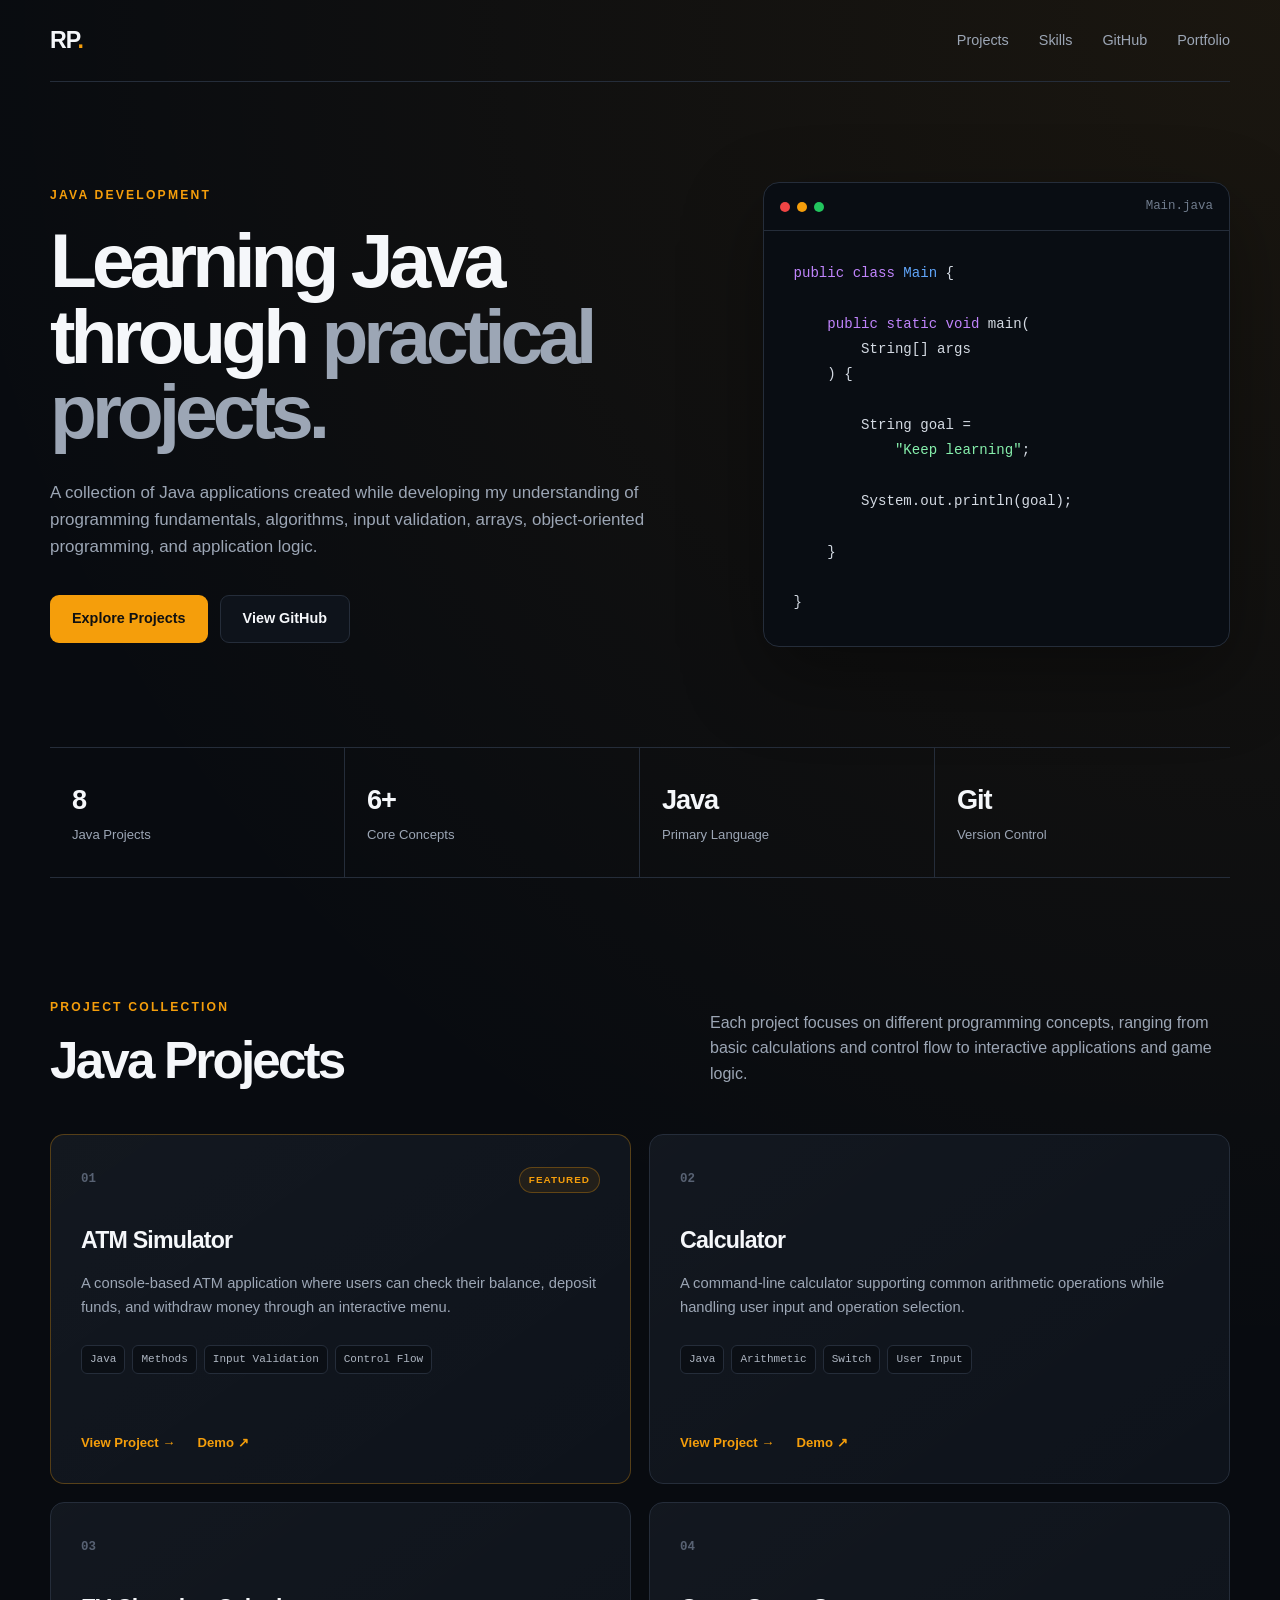
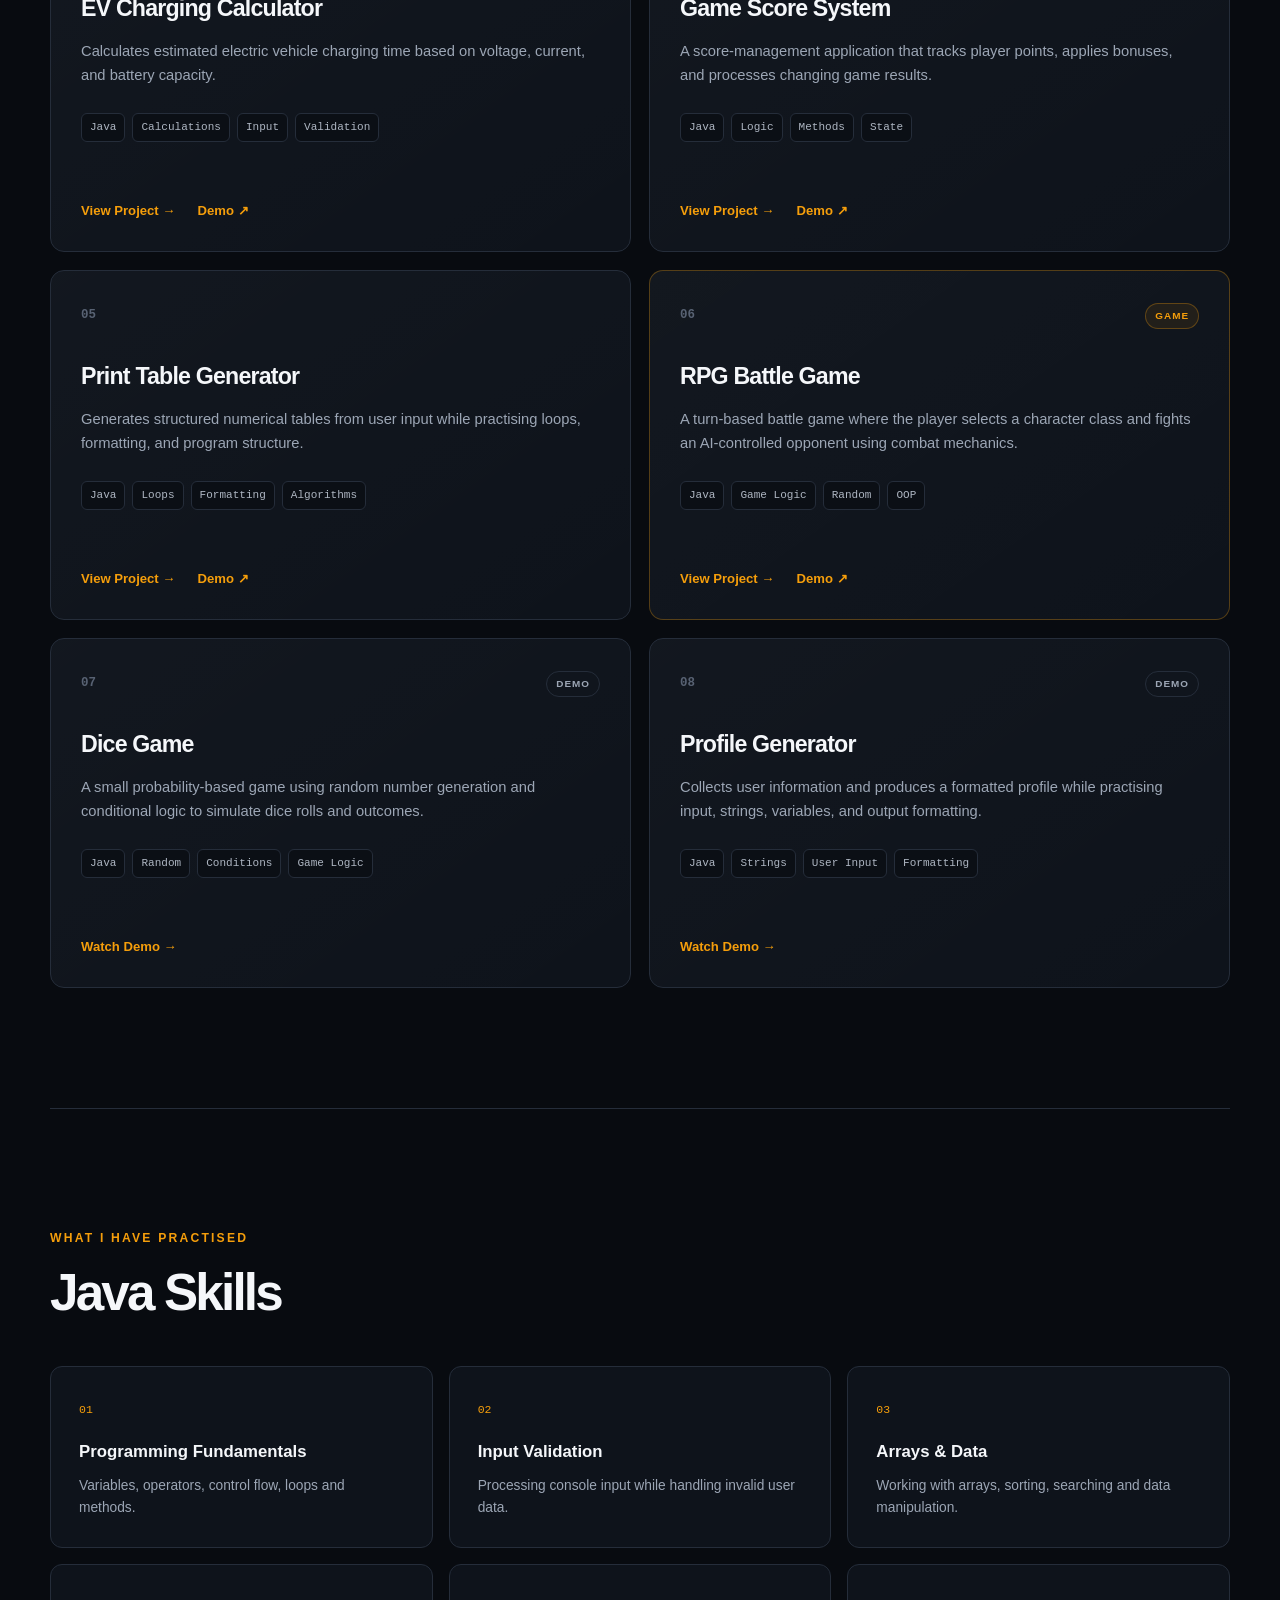
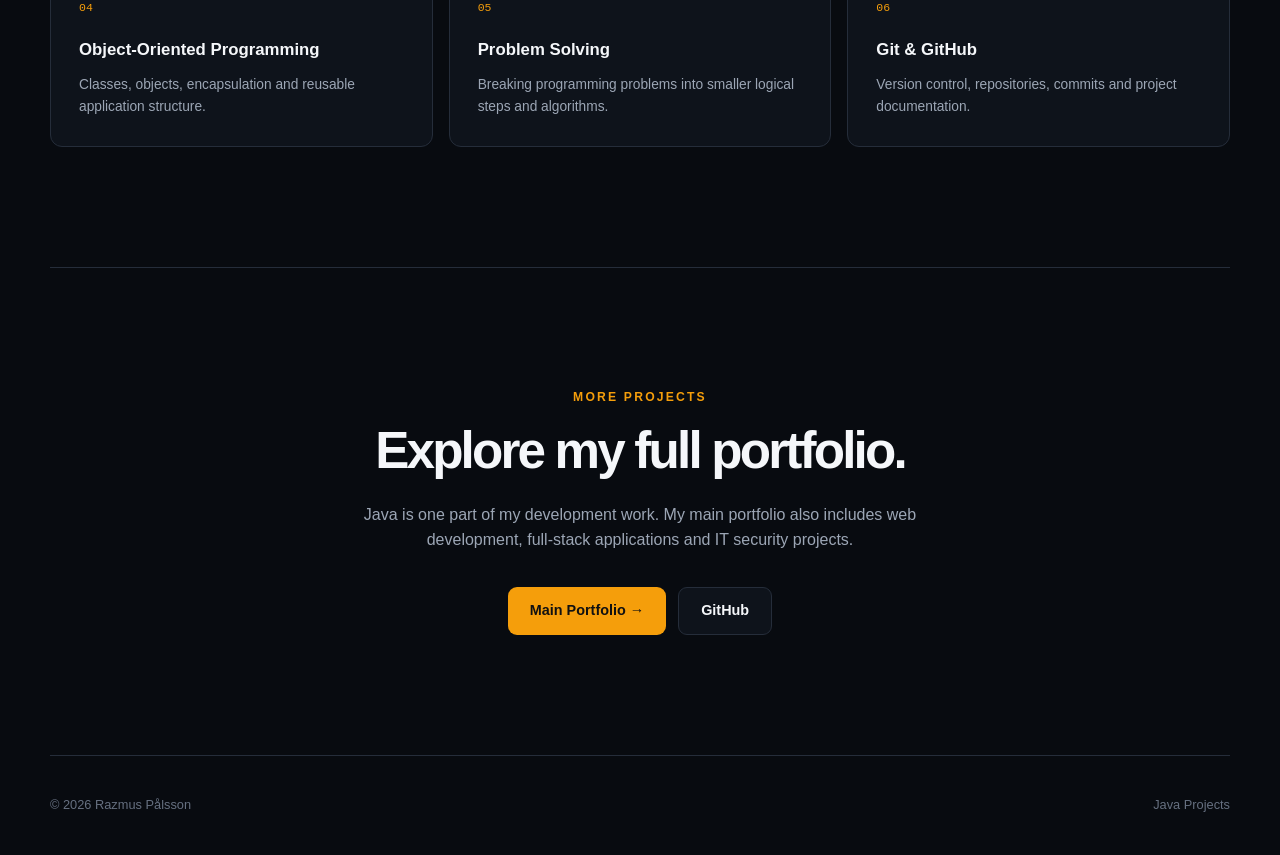
==== index.html @ 232f0360 "redesign JavaProjects with interactive demos" ====
<!DOCTYPE html>
<html lang="en">

<head>
    <meta charset="UTF-8">

    <meta
        name="viewport"
        content="width=device-width, initial-scale=1.0"
    >

    <meta
        name="description"
        content="Java programming projects by Razmus Pålsson."
    >

    <title>Java Projects | Razmus Pålsson</title>

    <link
        rel="stylesheet"
        href="main.css"
    >
</head>

<body>

    <!-- ============================= -->
    <!-- HEADER -->
    <!-- ============================= -->

    <header class="site-header">

        <a
            href="#top"
            class="brand"
        >
            RP<span>.</span>
        </a>

        <nav class="navigation">

            <a href="#projects">
                Projects
            </a>

            <a href="#skills">
                Skills
            </a>

            <a
                href="https://github.com/RazuPa/JavaProjects"
                target="_blank"
                rel="noopener noreferrer"
            >
                GitHub
            </a>

            <a
                href="https://www.razmuspalsson.com"
            >
                Portfolio
            </a>

        </nav>

    </header>


    <main id="top">

        <!-- ============================= -->
        <!-- HERO -->
        <!-- ============================= -->

        <section class="hero">

            <div class="hero-content">

                <p class="eyebrow">
                    JAVA DEVELOPMENT
                </p>

                <h1>
                    Learning Java through
                    <span>practical projects.</span>
                </h1>

                <p class="hero-description">
                    A collection of Java applications created while developing
                    my understanding of programming fundamentals, algorithms,
                    input validation, arrays, object-oriented programming,
                    and application logic.
                </p>

                <div class="hero-actions">

                    <a
                        href="#projects"
                        class="button primary"
                    >
                        Explore Projects
                    </a>

                    <a
                        href="https://github.com/RazuPa/JavaProjects"
                        target="_blank"
                        rel="noopener noreferrer"
                        class="button secondary"
                    >
                        View GitHub
                    </a>

                </div>

            </div>


            <div class="hero-code">

                <div class="code-header">

                    <span></span>
                    <span></span>
                    <span></span>

                    <p>
                        Main.java
                    </p>

                </div>

                <pre><code><span class="code-keyword">public class</span> <span class="code-class">Main</span> {

    <span class="code-keyword">public static void</span> main(
        String[] args
    ) {

        String goal =
            <span class="code-string">"Keep learning"</span>;

        System.out.println(goal);

    }

}</code></pre>

            </div>

        </section>


        <!-- ============================= -->
        <!-- STATS -->
        <!-- ============================= -->

        <section class="stats">

            <div class="stat">
                <strong>8</strong>
                <span>Java Projects</span>
            </div>

            <div class="stat">
                <strong>6+</strong>
                <span>Core Concepts</span>
            </div>

            <div class="stat">
                <strong>Java</strong>
                <span>Primary Language</span>
            </div>

            <div class="stat">
                <strong>Git</strong>
                <span>Version Control</span>
            </div>

        </section>


        <!-- ============================= -->
        <!-- PROJECTS -->
        <!-- ============================= -->

        <section
            class="projects-section"
            id="projects"
        >

            <div class="section-heading">

                <div>

                    <p class="eyebrow">
                        PROJECT COLLECTION
                    </p>

                    <h2>
                        Java Projects
                    </h2>

                </div>

                <p>
                    Each project focuses on different programming concepts,
                    ranging from basic calculations and control flow to
                    interactive applications and game logic.
                </p>

            </div>


            <div class="project-grid">


                <!-- 01 ATM -->

                <article class="project-card featured">

                    <div class="project-top">

                        <span class="project-number">
                            01
                        </span>

                        <span class="project-status">
                            FEATURED
                        </span>

                    </div>

                    <h3>
                        ATM Simulator
                    </h3>

                    <p>
                        A console-based ATM application where users can
                        check their balance, deposit funds, and withdraw
                        money through an interactive menu.
                    </p>

                    <div class="tags">
                        <span>Java</span>
                        <span>Methods</span>
                        <span>Input Validation</span>
                        <span>Control Flow</span>
                    </div>

                    <div class="project-links">

                        <a href="projects/atm-simulator.html">
                            View Project →
                        </a>

                        <a
                            href="Movies/ATM.mp4"
                            target="_blank"
                        >
                            Demo ↗
                        </a>

                    </div>

                </article>


                <!-- 02 CALCULATOR -->

                <article class="project-card">

                    <div class="project-top">

                        <span class="project-number">
                            02
                        </span>

                    </div>

                    <h3>
                        Calculator
                    </h3>

                    <p>
                        A command-line calculator supporting common
                        arithmetic operations while handling user input
                        and operation selection.
                    </p>

                    <div class="tags">
                        <span>Java</span>
                        <span>Arithmetic</span>
                        <span>Switch</span>
                        <span>User Input</span>
                    </div>

                    <div class="project-links">

                        <a href="projects/calculator.html">
                            View Project →
                        </a>

                        <a
                            href="Movies/Calculator.mp4"
                            target="_blank"
                        >
                            Demo ↗
                        </a>

                    </div>

                </article>


                <!-- 03 EV -->

                <article class="project-card">

                    <div class="project-top">

                        <span class="project-number">
                            03
                        </span>

                    </div>

                    <h3>
                        EV Charging Calculator
                    </h3>

                    <p>
                        Calculates estimated electric vehicle charging
                        time based on voltage, current, and battery
                        capacity.
                    </p>

                    <div class="tags">
                        <span>Java</span>
                        <span>Calculations</span>
                        <span>Input</span>
                        <span>Validation</span>
                    </div>

                    <div class="project-links">

                        <a href="projects/electric-car-charging-time-calculator.html">
                            View Project →
                        </a>

                        <a
                            href="Movies/CalcCharge.mp4"
                            target="_blank"
                        >
                            Demo ↗
                        </a>

                    </div>

                </article>


                <!-- 04 SCORE -->

                <article class="project-card">

                    <div class="project-top">

                        <span class="project-number">
                            04
                        </span>

                    </div>

                    <h3>
                        Game Score System
                    </h3>

                    <p>
                        A score-management application that tracks player
                        points, applies bonuses, and processes changing
                        game results.
                    </p>

                    <div class="tags">
                        <span>Java</span>
                        <span>Logic</span>
                        <span>Methods</span>
                        <span>State</span>
                    </div>

                    <div class="project-links">

                        <a href="projects/game-score-system.html">
                            View Project →
                        </a>

                        <a
                            href="Movies/GameScoreSystem.mp4"
                            target="_blank"
                        >
                            Demo ↗
                        </a>

                    </div>

                </article>


                <!-- 05 TABLE -->

                <article class="project-card">

                    <div class="project-top">

                        <span class="project-number">
                            05
                        </span>

                    </div>

                    <h3>
                        Print Table Generator
                    </h3>

                    <p>
                        Generates structured numerical tables from
                        user input while practising loops, formatting,
                        and program structure.
                    </p>

                    <div class="tags">
                        <span>Java</span>
                        <span>Loops</span>
                        <span>Formatting</span>
                        <span>Algorithms</span>
                    </div>

                    <div class="project-links">

                        <a href="projects/print-table-generator.html">
                            View Project →
                        </a>

                        <a
                            href="Movies/PrintTable.mp4"
                            target="_blank"
                        >
                            Demo ↗
                        </a>

                    </div>

                </article>


                <!-- 06 RPG -->

                <article class="project-card featured">

                    <div class="project-top">

                        <span class="project-number">
                            06
                        </span>

                        <span class="project-status">
                            GAME
                        </span>

                    </div>

                    <h3>
                        RPG Battle Game
                    </h3>

                    <p>
                        A turn-based battle game where the player selects
                        a character class and fights an AI-controlled
                        opponent using combat mechanics.
                    </p>

                    <div class="tags">
                        <span>Java</span>
                        <span>Game Logic</span>
                        <span>Random</span>
                        <span>OOP</span>
                    </div>

                    <div class="project-links">

                        <a href="projects/rpg-battle-game.html">
                            View Project →
                        </a>

                        <a
                            href="Movies/RPGgame.mp4"
                            target="_blank"
                        >
                            Demo ↗
                        </a>

                    </div>

                </article>


                <!-- 07 DICE -->

                <article class="project-card">

                    <div class="project-top">

                        <span class="project-number">
                            07
                        </span>

                        <span class="project-status muted">
                            DEMO
                        </span>

                    </div>

                    <h3>
                        Dice Game
                    </h3>

                    <p>
                        A small probability-based game using random
                        number generation and conditional logic to
                        simulate dice rolls and outcomes.
                    </p>

                    <div class="tags">
                        <span>Java</span>
                        <span>Random</span>
                        <span>Conditions</span>
                        <span>Game Logic</span>
                    </div>

                    <div class="project-links">

                        <a
                            href="Movies/DiceGame.mp4"
                            target="_blank"
                        >
                            Watch Demo →
                        </a>

                    </div>

                </article>


                <!-- 08 PROFILE -->

                <article class="project-card">

                    <div class="project-top">

                        <span class="project-number">
                            08
                        </span>

                        <span class="project-status muted">
                            DEMO
                        </span>

                    </div>

                    <h3>
                        Profile Generator
                    </h3>

                    <p>
                        Collects user information and produces a
                        formatted profile while practising input,
                        strings, variables, and output formatting.
                    </p>

                    <div class="tags">
                        <span>Java</span>
                        <span>Strings</span>
                        <span>User Input</span>
                        <span>Formatting</span>
                    </div>

                    <div class="project-links">

                        <a
                            href="Movies/ProfileGenerator.mp4"
                            target="_blank"
                        >
                            Watch Demo →
                        </a>

                    </div>

                </article>


            </div>

        </section>


        <!-- ============================= -->
        <!-- SKILLS -->
        <!-- ============================= -->

        <section
            class="skills-section"
            id="skills"
        >

            <div class="section-heading">

                <div>

                    <p class="eyebrow">
                        WHAT I HAVE PRACTISED
                    </p>

                    <h2>
                        Java Skills
                    </h2>

                </div>

            </div>


            <div class="skills-grid">

                <div class="skill-card">
                    <span>01</span>
                    <h3>Programming Fundamentals</h3>
                    <p>
                        Variables, operators, control flow,
                        loops and methods.
                    </p>
                </div>

                <div class="skill-card">
                    <span>02</span>
                    <h3>Input Validation</h3>
                    <p>
                        Processing console input while
                        handling invalid user data.
                    </p>
                </div>

                <div class="skill-card">
                    <span>03</span>
                    <h3>Arrays & Data</h3>
                    <p>
                        Working with arrays, sorting,
                        searching and data manipulation.
                    </p>
                </div>

                <div class="skill-card">
                    <span>04</span>
                    <h3>Object-Oriented Programming</h3>
                    <p>
                        Classes, objects, encapsulation
                        and reusable application structure.
                    </p>
                </div>

                <div class="skill-card">
                    <span>05</span>
                    <h3>Problem Solving</h3>
                    <p>
                        Breaking programming problems into
                        smaller logical steps and algorithms.
                    </p>
                </div>

                <div class="skill-card">
                    <span>06</span>
                    <h3>Git & GitHub</h3>
                    <p>
                        Version control, repositories,
                        commits and project documentation.
                    </p>
                </div>

            </div>

        </section>


        <!-- ============================= -->
        <!-- CTA -->
        <!-- ============================= -->

        <section class="cta">

            <p class="eyebrow">
                MORE PROJECTS
            </p>

            <h2>
                Explore my full portfolio.
            </h2>

            <p>
                Java is one part of my development work.
                My main portfolio also includes web development,
                full-stack applications and IT security projects.
            </p>

            <div class="hero-actions">

                <a
                    href="https://www.razmuspalsson.com"
                    class="button primary"
                >
                    Main Portfolio →
                </a>

                <a
                    href="https://github.com/RazuPa"
                    target="_blank"
                    rel="noopener noreferrer"
                    class="button secondary"
                >
                    GitHub
                </a>

            </div>

        </section>

    </main>


    <!-- ============================= -->
    <!-- FOOTER -->
    <!-- ============================= -->

    <footer>

        <p>
            © 2026 Razmus Pålsson
        </p>

        <p>
            Java Projects
        </p>

    </footer>

</body>

</html>
---- main.css ----
/* =========================================
   ROOT
========================================= */

:root {
    --background: #080b10;
    --surface: #0e131b;
    --surface-light: #151b25;

    --border: #252d3a;

    --text: #f5f7fa;
    --muted: #9ca6b5;

    --accent: #f59e0b;
    --accent-light: #fbbf24;

    --max-width: 1180px;
}


/* =========================================
   RESET
========================================= */

* {
    box-sizing: border-box;
    margin: 0;
    padding: 0;
}

html {
    scroll-behavior: smooth;
}

body {
    background:
        radial-gradient(
            circle at top right,
            rgba(245, 158, 11, 0.08),
            transparent 32%
        ),
        var(--background);

    color: var(--text);

    font-family:
        Inter,
        -apple-system,
        BlinkMacSystemFont,
        "Segoe UI",
        sans-serif;

    line-height: 1.6;
}

a {
    color: inherit;
    text-decoration: none;
}

button,
input {
    font: inherit;
}


/* =========================================
   HEADER
========================================= */

.site-header {
    width: min(
        calc(100% - 40px),
        var(--max-width)
    );

    margin: 0 auto;

    min-height: 82px;

    display: flex;
    justify-content: space-between;
    align-items: center;

    border-bottom: 1px solid var(--border);
}

.brand {
    font-size: 1.45rem;
    font-weight: 800;
    letter-spacing: -0.04em;
}

.brand span {
    color: var(--accent);
}

.navigation {
    display: flex;
    align-items: center;
    gap: 30px;
}

.navigation a {
    color: var(--muted);
    font-size: 0.9rem;
    transition: 0.2s ease;
}

.navigation a:hover {
    color: var(--text);
}


/* =========================================
   HERO
========================================= */

.hero {
    width: min(
        calc(100% - 40px),
        var(--max-width)
    );

    margin: 0 auto;

    min-height: 620px;

    display: grid;
    grid-template-columns:
        minmax(0, 1.15fr)
        minmax(360px, 0.85fr);

    align-items: center;
    gap: 80px;

    padding: 100px 0;
}

.eyebrow {
    color: var(--accent);

    font-size: 0.76rem;
    font-weight: 800;

    letter-spacing: 0.18em;

    margin-bottom: 18px;
}

.hero h1 {
    max-width: 760px;

    font-size: clamp(
        3rem,
        6vw,
        5.8rem
    );

    line-height: 0.98;
    letter-spacing: -0.065em;
}

.hero h1 span {
    color: var(--muted);
}

.hero-description {
    max-width: 650px;

    color: var(--muted);

    font-size: 1.06rem;

    margin-top: 30px;
}

.hero-actions {
    display: flex;
    flex-wrap: wrap;

    gap: 12px;

    margin-top: 34px;
}


/* =========================================
   BUTTONS
========================================= */

.button {
    min-height: 48px;

    display: inline-flex;
    align-items: center;
    justify-content: center;

    border-radius: 9px;

    padding: 0 22px;

    font-size: 0.9rem;
    font-weight: 700;

    transition:
        transform 0.2s ease,
        background 0.2s ease,
        border-color 0.2s ease;
}

.button:hover {
    transform: translateY(-2px);
}

.button.primary {
    background: var(--accent);
    color: #111;
}

.button.primary:hover {
    background: var(--accent-light);
}

.button.secondary {
    border: 1px solid var(--border);
    background: var(--surface);
}

.button.secondary:hover {
    border-color: #3b4657;
    background: var(--surface-light);
}


/* =========================================
   CODE CARD
========================================= */

.hero-code {
    overflow: hidden;

    border: 1px solid var(--border);
    border-radius: 16px;

    background: #090d13;

    box-shadow:
        0 30px 80px rgba(0, 0, 0, 0.35);
}

.code-header {
    min-height: 48px;

    display: flex;
    align-items: center;

    gap: 7px;

    padding: 0 16px;

    border-bottom: 1px solid var(--border);
}

.code-header span {
    width: 10px;
    height: 10px;

    border-radius: 50%;

    background: #394252;
}

.code-header span:first-child {
    background: #ef4444;
}

.code-header span:nth-child(2) {
    background: #f59e0b;
}

.code-header span:nth-child(3) {
    background: #22c55e;
}

.code-header p {
    margin-left: auto;

    color: #6f7b8c;

    font-family: monospace;
    font-size: 0.78rem;
}

.hero-code pre {
    overflow-x: auto;

    padding: 30px;

    color: #d4dae3;

    font-size: 0.88rem;
    line-height: 1.8;
}

.code-keyword {
    color: #c084fc;
}

.code-class {
    color: #60a5fa;
}

.code-string {
    color: #86efac;
}


/* =========================================
   STATS
========================================= */

.stats {
    width: min(
        calc(100% - 40px),
        var(--max-width)
    );

    margin: 0 auto;

    display: grid;
    grid-template-columns:
        repeat(4, 1fr);

    border-top: 1px solid var(--border);
    border-bottom: 1px solid var(--border);
}

.stat {
    padding: 30px 22px;
}

.stat:not(:last-child) {
    border-right: 1px solid var(--border);
}

.stat strong {
    display: block;

    font-size: 1.7rem;
    letter-spacing: -0.04em;
}

.stat span {
    color: var(--muted);
    font-size: 0.82rem;
}


/* =========================================
   SECTIONS
========================================= */

.projects-section,
.skills-section,
.cta {
    width: min(
        calc(100% - 40px),
        var(--max-width)
    );

    margin: 0 auto;

    padding: 120px 0;
}

.section-heading {
    display: flex;
    justify-content: space-between;
    align-items: flex-end;

    gap: 50px;

    margin-bottom: 48px;
}

.section-heading h2,
.cta h2 {
    font-size: clamp(
        2.2rem,
        4vw,
        4rem
    );

    line-height: 1;
    letter-spacing: -0.055em;
}

.section-heading > p {
    max-width: 520px;

    color: var(--muted);
}


/* =========================================
   PROJECT GRID
========================================= */

.project-grid {
    display: grid;

    grid-template-columns:
        repeat(2, minmax(0, 1fr));

    gap: 18px;
}

.project-card {
    min-height: 350px;

    display: flex;
    flex-direction: column;

    padding: 30px;

    border: 1px solid var(--border);
    border-radius: 14px;

    background:
        linear-gradient(
            145deg,
            rgba(255, 255, 255, 0.018),
            transparent
        ),
        var(--surface);

    transition:
        transform 0.25s ease,
        border-color 0.25s ease,
        background 0.25s ease;
}

.project-card:hover {
    transform: translateY(-4px);

    border-color: #3d4654;

    background: var(--surface-light);
}

.project-card.featured {
    border-color:
        rgba(245, 158, 11, 0.3);
}

.project-top {
    min-height: 29px;

    display: flex;
    justify-content: space-between;
    align-items: center;

    margin-bottom: 28px;
}

.project-number {
    color: #586273;

    font-size: 0.78rem;
    font-weight: 700;

    font-family: monospace;
}

.project-status {
    border:
        1px solid
        rgba(245, 158, 11, 0.3);

    border-radius: 999px;

    background:
        rgba(245, 158, 11, 0.08);

    color: var(--accent);

    padding: 4px 9px;

    font-size: 0.62rem;
    font-weight: 800;

    letter-spacing: 0.1em;
}

.project-status.muted {
    border-color: var(--border);

    background: transparent;

    color: var(--muted);
}

.project-card h3 {
    font-size: 1.45rem;
    letter-spacing: -0.035em;

    margin-bottom: 13px;
}

.project-card > p {
    max-width: 590px;

    color: var(--muted);

    font-size: 0.92rem;
}

.tags {
    display: flex;
    flex-wrap: wrap;

    gap: 7px;

    margin-top: 25px;
}

.tags span {
    border: 1px solid var(--border);
    border-radius: 6px;

    background: #0b0f15;

    color: #aeb6c2;

    padding: 5px 8px;

    font-family: monospace;
    font-size: 0.69rem;
}

.project-links {
    display: flex;
    gap: 22px;

    margin-top: auto;
    padding-top: 32px;
}

.project-links a {
    color: var(--accent);

    font-size: 0.82rem;
    font-weight: 700;

    transition: 0.2s ease;
}

.project-links a:hover {
    color: var(--accent-light);
}


/* =========================================
   SKILLS
========================================= */

.skills-section {
    border-top: 1px solid var(--border);
}

.skills-grid {
    display: grid;

    grid-template-columns:
        repeat(3, 1fr);

    gap: 16px;
}

.skill-card {
    padding: 28px;

    border: 1px solid var(--border);
    border-radius: 12px;

    background: var(--surface);
}

.skill-card > span {
    color: var(--accent);

    font-family: monospace;
    font-size: 0.72rem;
}

.skill-card h3 {
    margin: 18px 0 10px;

    font-size: 1.05rem;
}

.skill-card p {
    color: var(--muted);

    font-size: 0.86rem;
}


/* =========================================
   CTA
========================================= */

.cta {
    border-top: 1px solid var(--border);

    text-align: center;
}

.cta .eyebrow {
    text-align: center;
}

.cta h2 {
    max-width: 780px;

    margin: 0 auto;
}

.cta > p:not(.eyebrow) {
    max-width: 650px;

    margin: 25px auto 0;

    color: var(--muted);
}

.cta .hero-actions {
    justify-content: center;
}


/* =========================================
   FOOTER
========================================= */

footer {
    width: min(
        calc(100% - 40px),
        var(--max-width)
    );

    margin: 0 auto;

    min-height: 100px;

    display: flex;
    justify-content: space-between;
    align-items: center;

    border-top: 1px solid var(--border);

    color: #667080;

    font-size: 0.8rem;
}


/* =========================================
   RESPONSIVE
========================================= */

@media (
    max-width: 900px
) {

    .hero {
        grid-template-columns: 1fr;

        gap: 50px;

        padding: 80px 0;
    }

    .hero-code {
        max-width: 650px;
    }

    .skills-grid {
        grid-template-columns:
            repeat(2, 1fr);
    }

    .section-heading {
        align-items: flex-start;
        flex-direction: column;
    }

}


@media (
    max-width: 700px
) {

    .site-header {
        min-height: 72px;
    }

    .navigation {
        gap: 16px;
    }

    .navigation a:nth-child(2),
    .navigation a:nth-child(3) {
        display: none;
    }

    .hero {
        min-height: auto;

        padding: 70px 0;
    }

    .hero h1 {
        font-size: 3.1rem;
    }

    .stats {
        grid-template-columns:
            repeat(2, 1fr);
    }

    .stat {
        border-bottom:
            1px solid
            var(--border);
    }

    .stat:nth-child(2) {
        border-right: 0;
    }

    .project-grid,
    .skills-grid {
        grid-template-columns: 1fr;
    }

    .projects-section,
    .skills-section,
    .cta {
        padding: 85px 0;
    }

}


@media (
    max-width: 480px
) {

    .site-header,
    .hero,
    .stats,
    .projects-section,
    .skills-section,
    .cta,
    footer {
        width: min(
            calc(100% - 28px),
            var(--max-width)
        );
    }

    .hero h1 {
        font-size: 2.65rem;
    }

    .hero-actions {
        flex-direction: column;
    }

    .button {
        width: 100%;
    }

    .project-card {
        padding: 24px;
    }

    footer {
        flex-direction: column;
        justify-content: center;

        gap: 6px;
    }

}
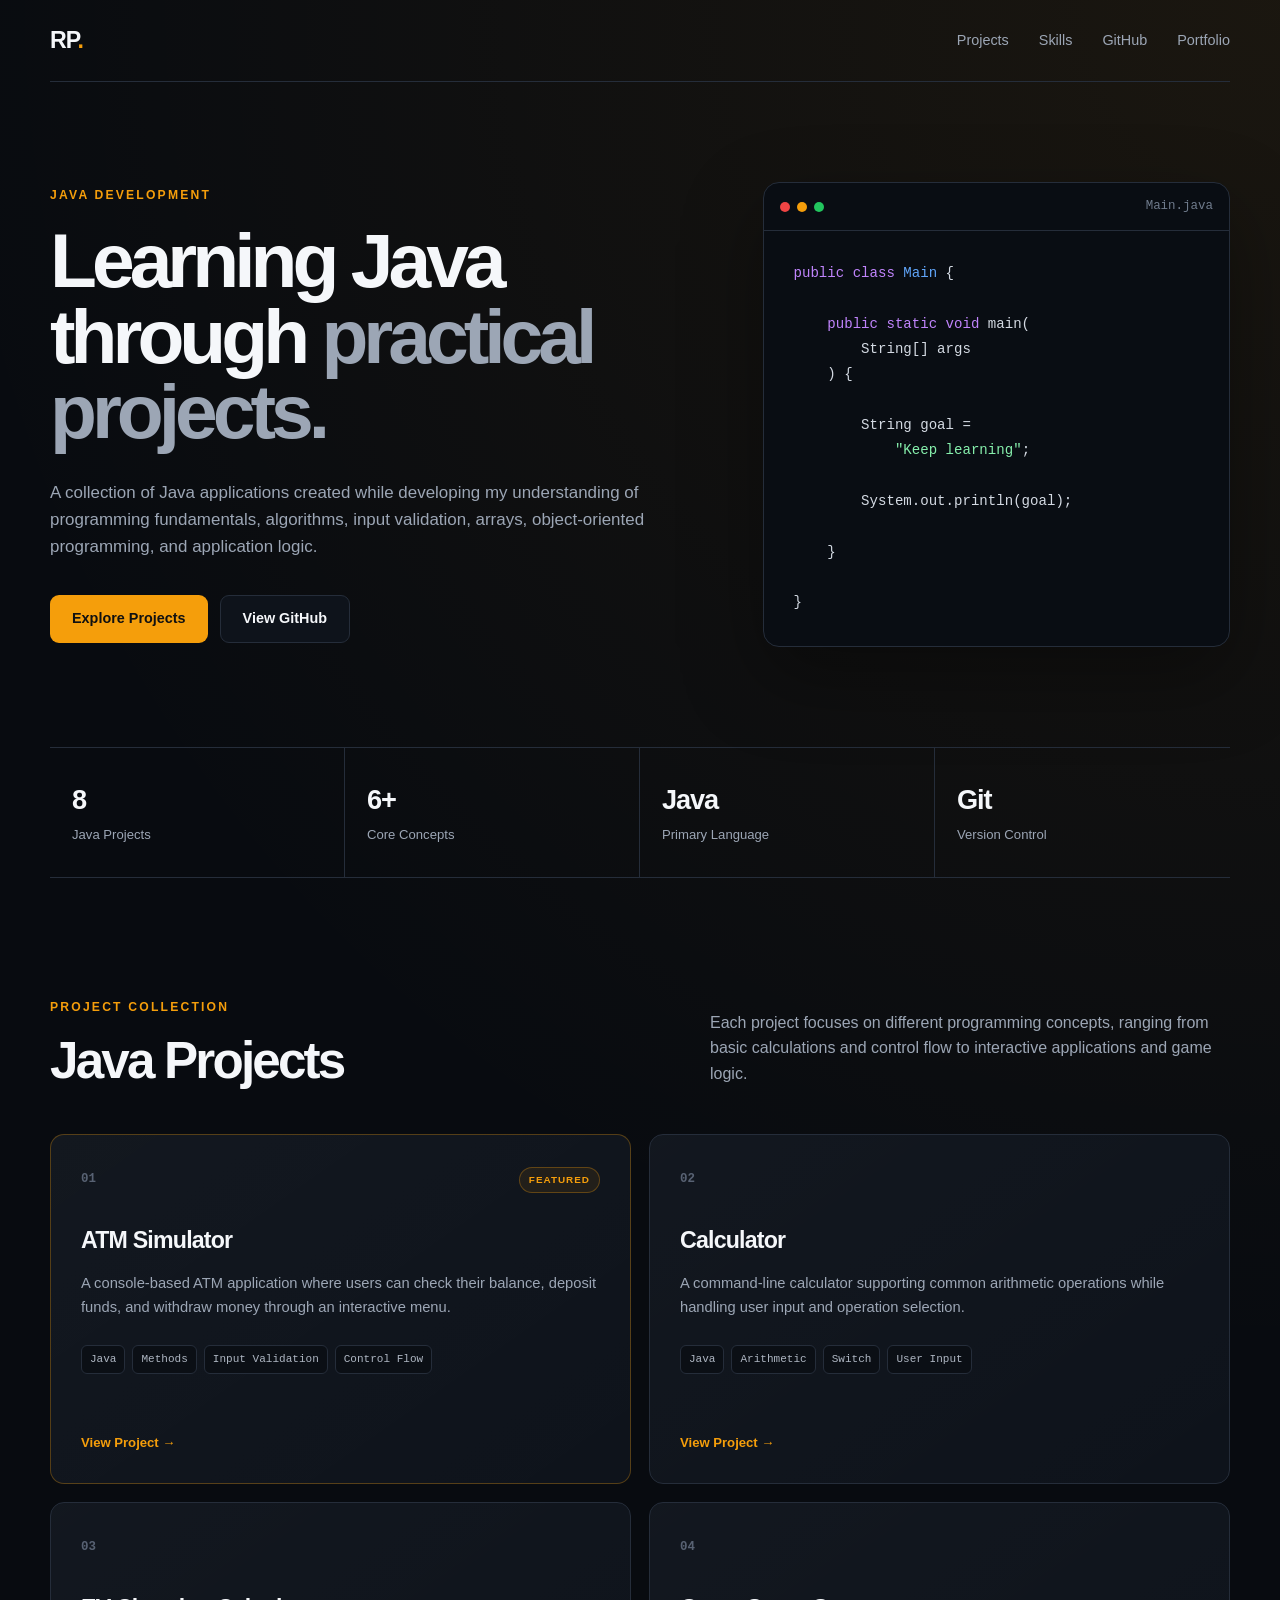
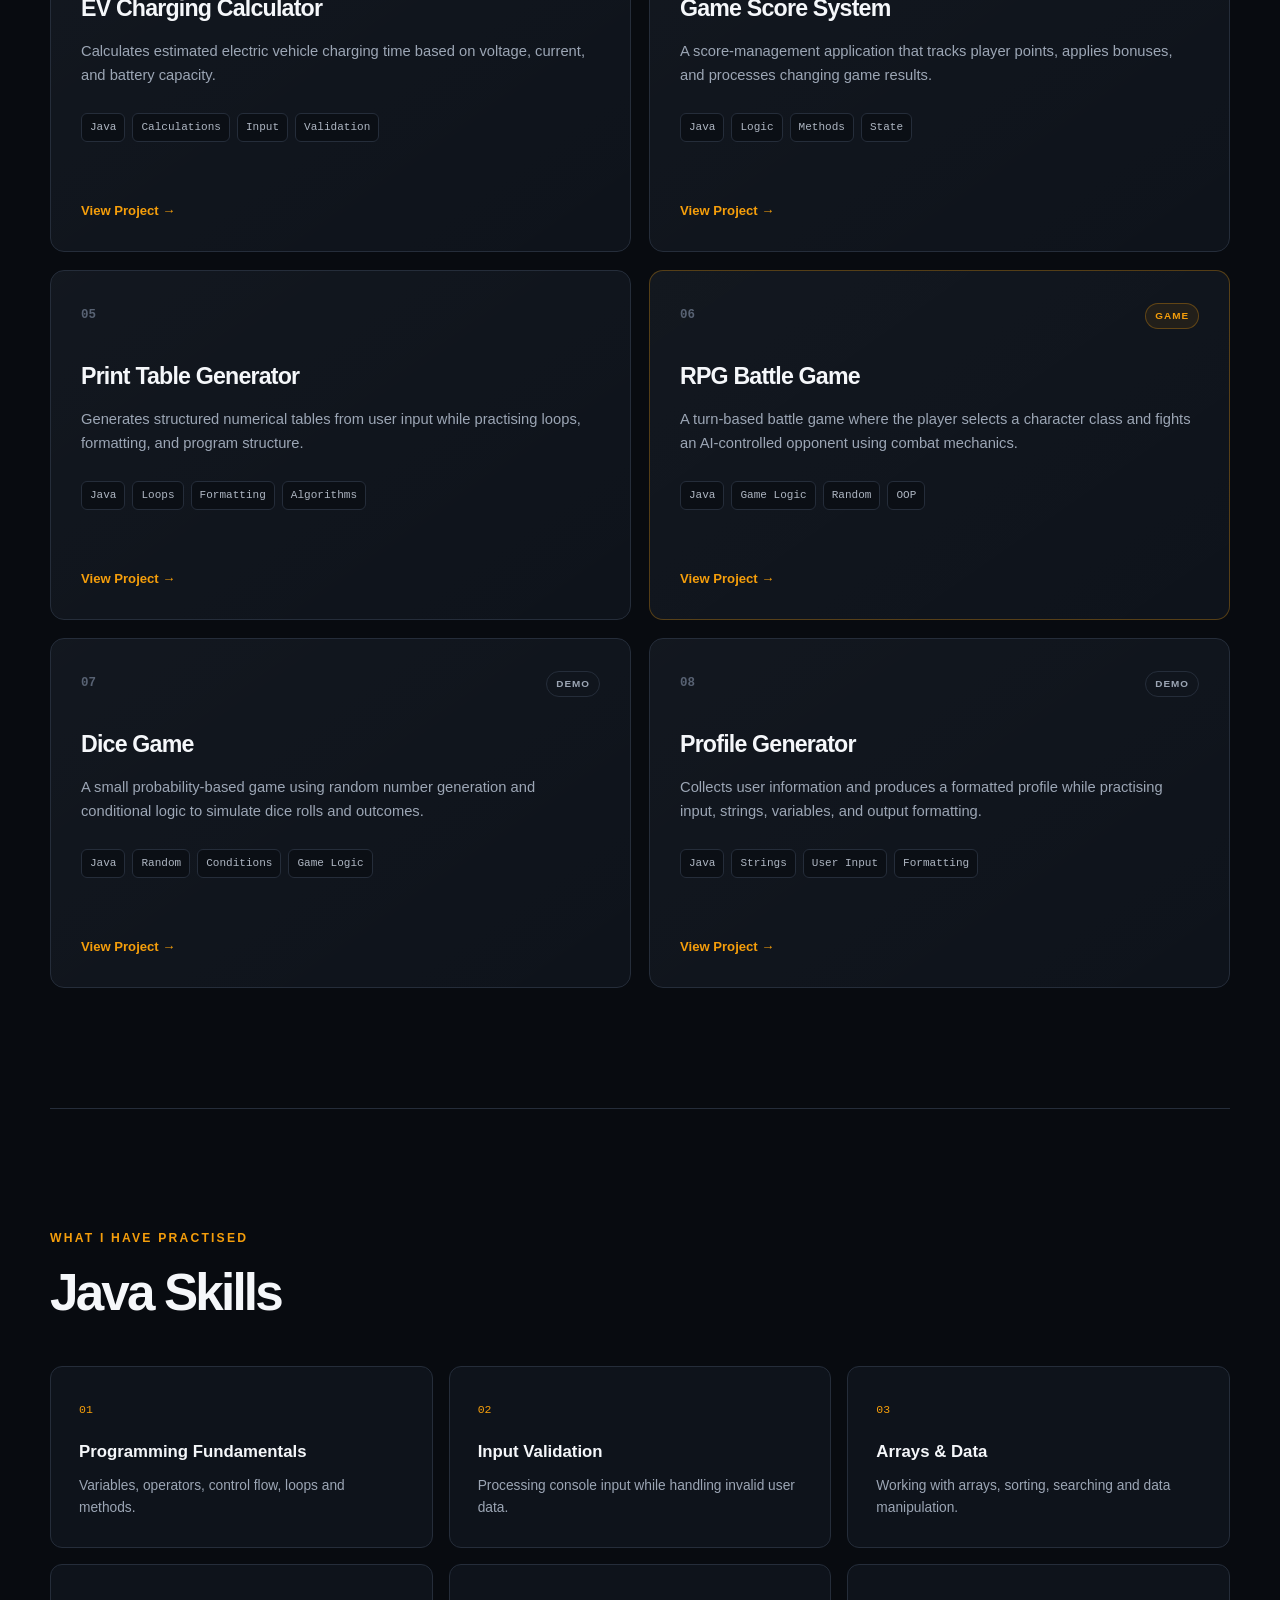
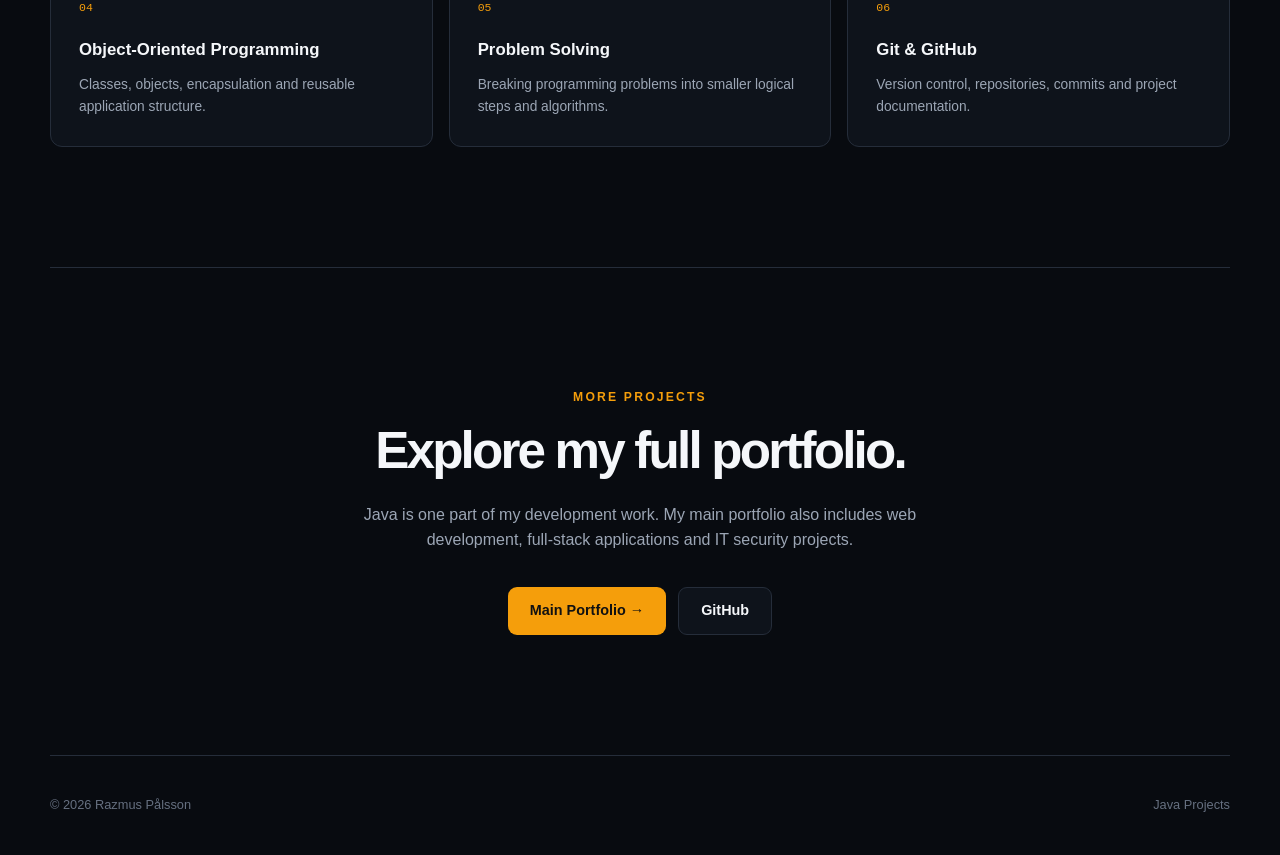
==== commit 0125e2a9: "replace demo videos with interactive project links" ====
--- a/index.html
+++ b/index.html
@@ -1,755 +1,723 @@
-<!DOCTYPE html>
-<html lang="en">
-
-<head>
-    <meta charset="UTF-8">
-
-    <meta
-        name="viewport"
-        content="width=device-width, initial-scale=1.0"
-    >
-
-    <meta
-        name="description"
-        content="Java programming projects by Razmus Pålsson."
-    >
-
-    <title>Java Projects | Razmus Pålsson</title>
-
-    <link
-        rel="stylesheet"
-        href="main.css"
-    >
-</head>
-
-<body>
-
-    <!-- ============================= -->
-    <!-- HEADER -->
-    <!-- ============================= -->
-
-    <header class="site-header">
-
-        <a
-            href="#top"
-            class="brand"
-        >
-            RP<span>.</span>
-        </a>
-
-        <nav class="navigation">
-
-            <a href="#projects">
-                Projects
-            </a>
-
-            <a href="#skills">
-                Skills
-            </a>
-
-            <a
-                href="https://github.com/RazuPa/JavaProjects"
-                target="_blank"
-                rel="noopener noreferrer"
-            >
-                GitHub
-            </a>
-
-            <a
-                href="https://www.razmuspalsson.com"
-            >
-                Portfolio
-            </a>
-
-        </nav>
-
-    </header>
-
-
-    <main id="top">
-
-        <!-- ============================= -->
-        <!-- HERO -->
-        <!-- ============================= -->
-
-        <section class="hero">
-
-            <div class="hero-content">
-
-                <p class="eyebrow">
-                    JAVA DEVELOPMENT
-                </p>
-
-                <h1>
-                    Learning Java through
-                    <span>practical projects.</span>
-                </h1>
-
-                <p class="hero-description">
-                    A collection of Java applications created while developing
-                    my understanding of programming fundamentals, algorithms,
-                    input validation, arrays, object-oriented programming,
-                    and application logic.
-                </p>
-
-                <div class="hero-actions">
-
-                    <a
-                        href="#projects"
-                        class="button primary"
-                    >
-                        Explore Projects
-                    </a>
-
-                    <a
-                        href="https://github.com/RazuPa/JavaProjects"
-                        target="_blank"
-                        rel="noopener noreferrer"
-                        class="button secondary"
-                    >
-                        View GitHub
-                    </a>
-
-                </div>
-
-            </div>
-
-
-            <div class="hero-code">
-
-                <div class="code-header">
-
-                    <span></span>
-                    <span></span>
-                    <span></span>
-
-                    <p>
-                        Main.java
-                    </p>
-
-                </div>
-
-                <pre><code><span class="code-keyword">public class</span> <span class="code-class">Main</span> {
-
-    <span class="code-keyword">public static void</span> main(
-        String[] args
-    ) {
-
-        String goal =
-            <span class="code-string">"Keep learning"</span>;
-
-        System.out.println(goal);
-
-    }
-
-}</code></pre>
-
-            </div>
-
-        </section>
-
-
-        <!-- ============================= -->
-        <!-- STATS -->
-        <!-- ============================= -->
-
-        <section class="stats">
-
-            <div class="stat">
-                <strong>8</strong>
-                <span>Java Projects</span>
-            </div>
-
-            <div class="stat">
-                <strong>6+</strong>
-                <span>Core Concepts</span>
-            </div>
-
-            <div class="stat">
-                <strong>Java</strong>
-                <span>Primary Language</span>
-            </div>
-
-            <div class="stat">
-                <strong>Git</strong>
-                <span>Version Control</span>
-            </div>
-
-        </section>
-
-
-        <!-- ============================= -->
-        <!-- PROJECTS -->
-        <!-- ============================= -->
-
-        <section
-            class="projects-section"
-            id="projects"
-        >
-
-            <div class="section-heading">
-
-                <div>
-
-                    <p class="eyebrow">
-                        PROJECT COLLECTION
-                    </p>
-
-                    <h2>
-                        Java Projects
-                    </h2>
-
-                </div>
-
-                <p>
-                    Each project focuses on different programming concepts,
-                    ranging from basic calculations and control flow to
-                    interactive applications and game logic.
-                </p>
-
-            </div>
-
-
-            <div class="project-grid">
-
-
-                <!-- 01 ATM -->
-
-                <article class="project-card featured">
-
-                    <div class="project-top">
-
-                        <span class="project-number">
-                            01
-                        </span>
-
-                        <span class="project-status">
-                            FEATURED
-                        </span>
-
-                    </div>
-
-                    <h3>
-                        ATM Simulator
-                    </h3>
-
-                    <p>
-                        A console-based ATM application where users can
-                        check their balance, deposit funds, and withdraw
-                        money through an interactive menu.
-                    </p>
-
-                    <div class="tags">
-                        <span>Java</span>
-                        <span>Methods</span>
-                        <span>Input Validation</span>
-                        <span>Control Flow</span>
-                    </div>
-
-                    <div class="project-links">
-
-                        <a href="projects/atm-simulator.html">
-                            View Project →
-                        </a>
-
-                        <a
-                            href="Movies/ATM.mp4"
-                            target="_blank"
-                        >
-                            Demo ↗
-                        </a>
-
-                    </div>
-
-                </article>
-
-
-                <!-- 02 CALCULATOR -->
-
-                <article class="project-card">
-
-                    <div class="project-top">
-
-                        <span class="project-number">
-                            02
-                        </span>
-
-                    </div>
-
-                    <h3>
-                        Calculator
-                    </h3>
-
-                    <p>
-                        A command-line calculator supporting common
-                        arithmetic operations while handling user input
-                        and operation selection.
-                    </p>
-
-                    <div class="tags">
-                        <span>Java</span>
-                        <span>Arithmetic</span>
-                        <span>Switch</span>
-                        <span>User Input</span>
-                    </div>
-
-                    <div class="project-links">
-
-                        <a href="projects/calculator.html">
-                            View Project →
-                        </a>
-
-                        <a
-                            href="Movies/Calculator.mp4"
-                            target="_blank"
-                        >
-                            Demo ↗
-                        </a>
-
-                    </div>
-
-                </article>
-
-
-                <!-- 03 EV -->
-
-                <article class="project-card">
-
-                    <div class="project-top">
-
-                        <span class="project-number">
-                            03
-                        </span>
-
-                    </div>
-
-                    <h3>
-                        EV Charging Calculator
-                    </h3>
-
-                    <p>
-                        Calculates estimated electric vehicle charging
-                        time based on voltage, current, and battery
-                        capacity.
-                    </p>
-
-                    <div class="tags">
-                        <span>Java</span>
-                        <span>Calculations</span>
-                        <span>Input</span>
-                        <span>Validation</span>
-                    </div>
-
-                    <div class="project-links">
-
-                        <a href="projects/electric-car-charging-time-calculator.html">
-                            View Project →
-                        </a>
-
-                        <a
-                            href="Movies/CalcCharge.mp4"
-                            target="_blank"
-                        >
-                            Demo ↗
-                        </a>
-
-                    </div>
-
-                </article>
-
-
-                <!-- 04 SCORE -->
-
-                <article class="project-card">
-
-                    <div class="project-top">
-
-                        <span class="project-number">
-                            04
-                        </span>
-
-                    </div>
-
-                    <h3>
-                        Game Score System
-                    </h3>
-
-                    <p>
-                        A score-management application that tracks player
-                        points, applies bonuses, and processes changing
-                        game results.
-                    </p>
-
-                    <div class="tags">
-                        <span>Java</span>
-                        <span>Logic</span>
-                        <span>Methods</span>
-                        <span>State</span>
-                    </div>
-
-                    <div class="project-links">
-
-                        <a href="projects/game-score-system.html">
-                            View Project →
-                        </a>
-
-                        <a
-                            href="Movies/GameScoreSystem.mp4"
-                            target="_blank"
-                        >
-                            Demo ↗
-                        </a>
-
-                    </div>
-
-                </article>
-
-
-                <!-- 05 TABLE -->
-
-                <article class="project-card">
-
-                    <div class="project-top">
-
-                        <span class="project-number">
-                            05
-                        </span>
-
-                    </div>
-
-                    <h3>
-                        Print Table Generator
-                    </h3>
-
-                    <p>
-                        Generates structured numerical tables from
-                        user input while practising loops, formatting,
-                        and program structure.
-                    </p>
-
-                    <div class="tags">
-                        <span>Java</span>
-                        <span>Loops</span>
-                        <span>Formatting</span>
-                        <span>Algorithms</span>
-                    </div>
-
-                    <div class="project-links">
-
-                        <a href="projects/print-table-generator.html">
-                            View Project →
-                        </a>
-
-                        <a
-                            href="Movies/PrintTable.mp4"
-                            target="_blank"
-                        >
-                            Demo ↗
-                        </a>
-
-                    </div>
-
-                </article>
-
-
-                <!-- 06 RPG -->
-
-                <article class="project-card featured">
-
-                    <div class="project-top">
-
-                        <span class="project-number">
-                            06
-                        </span>
-
-                        <span class="project-status">
-                            GAME
-                        </span>
-
-                    </div>
-
-                    <h3>
-                        RPG Battle Game
-                    </h3>
-
-                    <p>
-                        A turn-based battle game where the player selects
-                        a character class and fights an AI-controlled
-                        opponent using combat mechanics.
-                    </p>
-
-                    <div class="tags">
-                        <span>Java</span>
-                        <span>Game Logic</span>
-                        <span>Random</span>
-                        <span>OOP</span>
-                    </div>
-
-                    <div class="project-links">
-
-                        <a href="projects/rpg-battle-game.html">
-                            View Project →
-                        </a>
-
-                        <a
-                            href="Movies/RPGgame.mp4"
-                            target="_blank"
-                        >
-                            Demo ↗
-                        </a>
-
-                    </div>
-
-                </article>
-
-
-                <!-- 07 DICE -->
-
-                <article class="project-card">
-
-                    <div class="project-top">
-
-                        <span class="project-number">
-                            07
-                        </span>
-
-                        <span class="project-status muted">
-                            DEMO
-                        </span>
-
-                    </div>
-
-                    <h3>
-                        Dice Game
-                    </h3>
-
-                    <p>
-                        A small probability-based game using random
-                        number generation and conditional logic to
-                        simulate dice rolls and outcomes.
-                    </p>
-
-                    <div class="tags">
-                        <span>Java</span>
-                        <span>Random</span>
-                        <span>Conditions</span>
-                        <span>Game Logic</span>
-                    </div>
-
-                    <div class="project-links">
-
-                        <a
-                            href="Movies/DiceGame.mp4"
-                            target="_blank"
-                        >
-                            Watch Demo →
-                        </a>
-
-                    </div>
-
-                </article>
-
-
-                <!-- 08 PROFILE -->
-
-                <article class="project-card">
-
-                    <div class="project-top">
-
-                        <span class="project-number">
-                            08
-                        </span>
-
-                        <span class="project-status muted">
-                            DEMO
-                        </span>
-
-                    </div>
-
-                    <h3>
-                        Profile Generator
-                    </h3>
-
-                    <p>
-                        Collects user information and produces a
-                        formatted profile while practising input,
-                        strings, variables, and output formatting.
-                    </p>
-
-                    <div class="tags">
-                        <span>Java</span>
-                        <span>Strings</span>
-                        <span>User Input</span>
-                        <span>Formatting</span>
-                    </div>
-
-                    <div class="project-links">
-
-                        <a
-                            href="Movies/ProfileGenerator.mp4"
-                            target="_blank"
-                        >
-                            Watch Demo →
-                        </a>
-
-                    </div>
-
-                </article>
-
-
-            </div>
-
-        </section>
-
-
-        <!-- ============================= -->
-        <!-- SKILLS -->
-        <!-- ============================= -->
-
-        <section
-            class="skills-section"
-            id="skills"
-        >
-
-            <div class="section-heading">
-
-                <div>
-
-                    <p class="eyebrow">
-                        WHAT I HAVE PRACTISED
-                    </p>
-
-                    <h2>
-                        Java Skills
-                    </h2>
-
-                </div>
-
-            </div>
-
-
-            <div class="skills-grid">
-
-                <div class="skill-card">
-                    <span>01</span>
-                    <h3>Programming Fundamentals</h3>
-                    <p>
-                        Variables, operators, control flow,
-                        loops and methods.
-                    </p>
-                </div>
-
-                <div class="skill-card">
-                    <span>02</span>
-                    <h3>Input Validation</h3>
-                    <p>
-                        Processing console input while
-                        handling invalid user data.
-                    </p>
-                </div>
-
-                <div class="skill-card">
-                    <span>03</span>
-                    <h3>Arrays & Data</h3>
-                    <p>
-                        Working with arrays, sorting,
-                        searching and data manipulation.
-                    </p>
-                </div>
-
-                <div class="skill-card">
-                    <span>04</span>
-                    <h3>Object-Oriented Programming</h3>
-                    <p>
-                        Classes, objects, encapsulation
-                        and reusable application structure.
-                    </p>
-                </div>
-
-                <div class="skill-card">
-                    <span>05</span>
-                    <h3>Problem Solving</h3>
-                    <p>
-                        Breaking programming problems into
-                        smaller logical steps and algorithms.
-                    </p>
-                </div>
-
-                <div class="skill-card">
-                    <span>06</span>
-                    <h3>Git & GitHub</h3>
-                    <p>
-                        Version control, repositories,
-                        commits and project documentation.
-                    </p>
-                </div>
-
-            </div>
-
-        </section>
-
-
-        <!-- ============================= -->
-        <!-- CTA -->
-        <!-- ============================= -->
-
-        <section class="cta">
-
-            <p class="eyebrow">
-                MORE PROJECTS
-            </p>
-
-            <h2>
-                Explore my full portfolio.
-            </h2>
-
-            <p>
-                Java is one part of my development work.
-                My main portfolio also includes web development,
-                full-stack applications and IT security projects.
-            </p>
-
-            <div class="hero-actions">
-
-                <a
-                    href="https://www.razmuspalsson.com"
-                    class="button primary"
-                >
-                    Main Portfolio →
-                </a>
-
-                <a
-                    href="https://github.com/RazuPa"
-                    target="_blank"
-                    rel="noopener noreferrer"
-                    class="button secondary"
-                >
-                    GitHub
-                </a>
-
-            </div>
-
-        </section>
-
-    </main>
-
-
-    <!-- ============================= -->
-    <!-- FOOTER -->
-    <!-- ============================= -->
-
-    <footer>
-
-        <p>
-            © 2026 Razmus Pålsson
-        </p>
-
-        <p>
-            Java Projects
-        </p>
-
-    </footer>
-
-</body>
-
+<!DOCTYPE html>
+<html lang="en">
+
+<head>
+    <meta charset="UTF-8">
+
+    <meta
+        name="viewport"
+        content="width=device-width, initial-scale=1.0"
+    >
+
+    <meta
+        name="description"
+        content="Java programming projects by Razmus Pålsson."
+    >
+
+    <title>Java Projects | Razmus Pålsson</title>
+
+    <link
+        rel="stylesheet"
+        href="main.css"
+    >
+</head>
+
+<body>
+
+    <!-- ============================= -->
+    <!-- HEADER -->
+    <!-- ============================= -->
+
+    <header class="site-header">
+
+        <a
+            href="#top"
+            class="brand"
+        >
+            RP<span>.</span>
+        </a>
+
+        <nav class="navigation">
+
+            <a href="#projects">
+                Projects
+            </a>
+
+            <a href="#skills">
+                Skills
+            </a>
+
+            <a
+                href="https://github.com/RazuPa/JavaProjects"
+                target="_blank"
+                rel="noopener noreferrer"
+            >
+                GitHub
+            </a>
+
+            <a
+                href="https://www.razmuspalsson.com"
+            >
+                Portfolio
+            </a>
+
+        </nav>
+
+    </header>
+
+
+    <main id="top">
+
+        <!-- ============================= -->
+        <!-- HERO -->
+        <!-- ============================= -->
+
+        <section class="hero">
+
+            <div class="hero-content">
+
+                <p class="eyebrow">
+                    JAVA DEVELOPMENT
+                </p>
+
+                <h1>
+                    Learning Java through
+                    <span>practical projects.</span>
+                </h1>
+
+                <p class="hero-description">
+                    A collection of Java applications created while developing
+                    my understanding of programming fundamentals, algorithms,
+                    input validation, arrays, object-oriented programming,
+                    and application logic.
+                </p>
+
+                <div class="hero-actions">
+
+                    <a
+                        href="#projects"
+                        class="button primary"
+                    >
+                        Explore Projects
+                    </a>
+
+                    <a
+                        href="https://github.com/RazuPa/JavaProjects"
+                        target="_blank"
+                        rel="noopener noreferrer"
+                        class="button secondary"
+                    >
+                        View GitHub
+                    </a>
+
+                </div>
+
+            </div>
+
+
+            <div class="hero-code">
+
+                <div class="code-header">
+
+                    <span></span>
+                    <span></span>
+                    <span></span>
+
+                    <p>
+                        Main.java
+                    </p>
+
+                </div>
+
+                <pre><code><span class="code-keyword">public class</span> <span class="code-class">Main</span> {
+
+    <span class="code-keyword">public static void</span> main(
+        String[] args
+    ) {
+
+        String goal =
+            <span class="code-string">"Keep learning"</span>;
+
+        System.out.println(goal);
+
+    }
+
+}</code></pre>
+
+            </div>
+
+        </section>
+
+
+        <!-- ============================= -->
+        <!-- STATS -->
+        <!-- ============================= -->
+
+        <section class="stats">
+
+            <div class="stat">
+                <strong>8</strong>
+                <span>Java Projects</span>
+            </div>
+
+            <div class="stat">
+                <strong>6+</strong>
+                <span>Core Concepts</span>
+            </div>
+
+            <div class="stat">
+                <strong>Java</strong>
+                <span>Primary Language</span>
+            </div>
+
+            <div class="stat">
+                <strong>Git</strong>
+                <span>Version Control</span>
+            </div>
+
+        </section>
+
+
+        <!-- ============================= -->
+        <!-- PROJECTS -->
+        <!-- ============================= -->
+
+        <section
+            class="projects-section"
+            id="projects"
+        >
+
+            <div class="section-heading">
+
+                <div>
+
+                    <p class="eyebrow">
+                        PROJECT COLLECTION
+                    </p>
+
+                    <h2>
+                        Java Projects
+                    </h2>
+
+                </div>
+
+                <p>
+                    Each project focuses on different programming concepts,
+                    ranging from basic calculations and control flow to
+                    interactive applications and game logic.
+                </p>
+
+            </div>
+
+
+            <div class="project-grid">
+
+
+                <!-- 01 ATM -->
+
+                <article class="project-card featured">
+
+                    <div class="project-top">
+
+                        <span class="project-number">
+                            01
+                        </span>
+
+                        <span class="project-status">
+                            FEATURED
+                        </span>
+
+                    </div>
+
+                    <h3>
+                        ATM Simulator
+                    </h3>
+
+                    <p>
+                        A console-based ATM application where users can
+                        check their balance, deposit funds, and withdraw
+                        money through an interactive menu.
+                    </p>
+
+                    <div class="tags">
+                        <span>Java</span>
+                        <span>Methods</span>
+                        <span>Input Validation</span>
+                        <span>Control Flow</span>
+                    </div>
+
+                    <div class="project-links">
+
+                        <a href="projects/atm-simulator.html">
+                            View Project →
+                        </a>
+
+
+
+                    </div>
+
+                </article>
+
+
+                <!-- 02 CALCULATOR -->
+
+                <article class="project-card">
+
+                    <div class="project-top">
+
+                        <span class="project-number">
+                            02
+                        </span>
+
+                    </div>
+
+                    <h3>
+                        Calculator
+                    </h3>
+
+                    <p>
+                        A command-line calculator supporting common
+                        arithmetic operations while handling user input
+                        and operation selection.
+                    </p>
+
+                    <div class="tags">
+                        <span>Java</span>
+                        <span>Arithmetic</span>
+                        <span>Switch</span>
+                        <span>User Input</span>
+                    </div>
+
+                    <div class="project-links">
+
+                        <a href="projects/calculator.html">
+                            View Project →
+                        </a>
+
+
+
+                    </div>
+
+                </article>
+
+
+                <!-- 03 EV -->
+
+                <article class="project-card">
+
+                    <div class="project-top">
+
+                        <span class="project-number">
+                            03
+                        </span>
+
+                    </div>
+
+                    <h3>
+                        EV Charging Calculator
+                    </h3>
+
+                    <p>
+                        Calculates estimated electric vehicle charging
+                        time based on voltage, current, and battery
+                        capacity.
+                    </p>
+
+                    <div class="tags">
+                        <span>Java</span>
+                        <span>Calculations</span>
+                        <span>Input</span>
+                        <span>Validation</span>
+                    </div>
+
+                    <div class="project-links">
+
+                        <a href="projects/electric-car-charging-time-calculator.html">
+                            View Project →
+                        </a>
+
+
+
+                    </div>
+
+                </article>
+
+
+                <!-- 04 SCORE -->
+
+                <article class="project-card">
+
+                    <div class="project-top">
+
+                        <span class="project-number">
+                            04
+                        </span>
+
+                    </div>
+
+                    <h3>
+                        Game Score System
+                    </h3>
+
+                    <p>
+                        A score-management application that tracks player
+                        points, applies bonuses, and processes changing
+                        game results.
+                    </p>
+
+                    <div class="tags">
+                        <span>Java</span>
+                        <span>Logic</span>
+                        <span>Methods</span>
+                        <span>State</span>
+                    </div>
+
+                    <div class="project-links">
+
+                        <a href="projects/game-score-system.html">
+                            View Project →
+                        </a>
+
+
+
+                    </div>
+
+                </article>
+
+
+                <!-- 05 TABLE -->
+
+                <article class="project-card">
+
+                    <div class="project-top">
+
+                        <span class="project-number">
+                            05
+                        </span>
+
+                    </div>
+
+                    <h3>
+                        Print Table Generator
+                    </h3>
+
+                    <p>
+                        Generates structured numerical tables from
+                        user input while practising loops, formatting,
+                        and program structure.
+                    </p>
+
+                    <div class="tags">
+                        <span>Java</span>
+                        <span>Loops</span>
+                        <span>Formatting</span>
+                        <span>Algorithms</span>
+                    </div>
+
+                    <div class="project-links">
+
+                        <a href="projects/print-table-generator.html">
+                            View Project →
+                        </a>
+
+
+
+                    </div>
+
+                </article>
+
+
+                <!-- 06 RPG -->
+
+                <article class="project-card featured">
+
+                    <div class="project-top">
+
+                        <span class="project-number">
+                            06
+                        </span>
+
+                        <span class="project-status">
+                            GAME
+                        </span>
+
+                    </div>
+
+                    <h3>
+                        RPG Battle Game
+                    </h3>
+
+                    <p>
+                        A turn-based battle game where the player selects
+                        a character class and fights an AI-controlled
+                        opponent using combat mechanics.
+                    </p>
+
+                    <div class="tags">
+                        <span>Java</span>
+                        <span>Game Logic</span>
+                        <span>Random</span>
+                        <span>OOP</span>
+                    </div>
+
+                    <div class="project-links">
+
+                        <a href="projects/rpg-battle-game.html">
+                            View Project →
+                        </a>
+
+
+
+                    </div>
+
+                </article>
+
+
+                <!-- 07 DICE -->
+
+                <article class="project-card">
+
+                    <div class="project-top">
+
+                        <span class="project-number">
+                            07
+                        </span>
+
+                        <span class="project-status muted">
+                            DEMO
+                        </span>
+
+                    </div>
+
+                    <h3>
+                        Dice Game
+                    </h3>
+
+                    <p>
+                        A small probability-based game using random
+                        number generation and conditional logic to
+                        simulate dice rolls and outcomes.
+                    </p>
+
+                    <div class="tags">
+                        <span>Java</span>
+                        <span>Random</span>
+                        <span>Conditions</span>
+                        <span>Game Logic</span>
+                    </div>
+
+                    <div class="project-links">
+
+                        <a
+                            href="projects/dice-game.html"
+                        >
+                            View Project →
+                        </a>
+
+                    </div>
+
+                </article>
+
+
+                <!-- 08 PROFILE -->
+
+                <article class="project-card">
+
+                    <div class="project-top">
+
+                        <span class="project-number">
+                            08
+                        </span>
+
+                        <span class="project-status muted">
+                            DEMO
+                        </span>
+
+                    </div>
+
+                    <h3>
+                        Profile Generator
+                    </h3>
+
+                    <p>
+                        Collects user information and produces a
+                        formatted profile while practising input,
+                        strings, variables, and output formatting.
+                    </p>
+
+                    <div class="tags">
+                        <span>Java</span>
+                        <span>Strings</span>
+                        <span>User Input</span>
+                        <span>Formatting</span>
+                    </div>
+
+                    <div class="project-links">
+
+                        <a
+                            href="projects/profile-generator.html"
+                        >
+                            View Project →
+                        </a>
+
+                    </div>
+
+                </article>
+
+
+            </div>
+
+        </section>
+
+
+        <!-- ============================= -->
+        <!-- SKILLS -->
+        <!-- ============================= -->
+
+        <section
+            class="skills-section"
+            id="skills"
+        >
+
+            <div class="section-heading">
+
+                <div>
+
+                    <p class="eyebrow">
+                        WHAT I HAVE PRACTISED
+                    </p>
+
+                    <h2>
+                        Java Skills
+                    </h2>
+
+                </div>
+
+            </div>
+
+
+            <div class="skills-grid">
+
+                <div class="skill-card">
+                    <span>01</span>
+                    <h3>Programming Fundamentals</h3>
+                    <p>
+                        Variables, operators, control flow,
+                        loops and methods.
+                    </p>
+                </div>
+
+                <div class="skill-card">
+                    <span>02</span>
+                    <h3>Input Validation</h3>
+                    <p>
+                        Processing console input while
+                        handling invalid user data.
+                    </p>
+                </div>
+
+                <div class="skill-card">
+                    <span>03</span>
+                    <h3>Arrays & Data</h3>
+                    <p>
+                        Working with arrays, sorting,
+                        searching and data manipulation.
+                    </p>
+                </div>
+
+                <div class="skill-card">
+                    <span>04</span>
+                    <h3>Object-Oriented Programming</h3>
+                    <p>
+                        Classes, objects, encapsulation
+                        and reusable application structure.
+                    </p>
+                </div>
+
+                <div class="skill-card">
+                    <span>05</span>
+                    <h3>Problem Solving</h3>
+                    <p>
+                        Breaking programming problems into
+                        smaller logical steps and algorithms.
+                    </p>
+                </div>
+
+                <div class="skill-card">
+                    <span>06</span>
+                    <h3>Git & GitHub</h3>
+                    <p>
+                        Version control, repositories,
+                        commits and project documentation.
+                    </p>
+                </div>
+
+            </div>
+
+        </section>
+
+
+        <!-- ============================= -->
+        <!-- CTA -->
+        <!-- ============================= -->
+
+        <section class="cta">
+
+            <p class="eyebrow">
+                MORE PROJECTS
+            </p>
+
+            <h2>
+                Explore my full portfolio.
+            </h2>
+
+            <p>
+                Java is one part of my development work.
+                My main portfolio also includes web development,
+                full-stack applications and IT security projects.
+            </p>
+
+            <div class="hero-actions">
+
+                <a
+                    href="https://www.razmuspalsson.com"
+                    class="button primary"
+                >
+                    Main Portfolio →
+                </a>
+
+                <a
+                    href="https://github.com/RazuPa"
+                    target="_blank"
+                    rel="noopener noreferrer"
+                    class="button secondary"
+                >
+                    GitHub
+                </a>
+
+            </div>
+
+        </section>
+
+    </main>
+
+
+    <!-- ============================= -->
+    <!-- FOOTER -->
+    <!-- ============================= -->
+
+    <footer>
+
+        <p>
+            © 2026 Razmus Pålsson
+        </p>
+
+        <p>
+            Java Projects
+        </p>
+
+    </footer>
+
+</body>
+
 </html>
